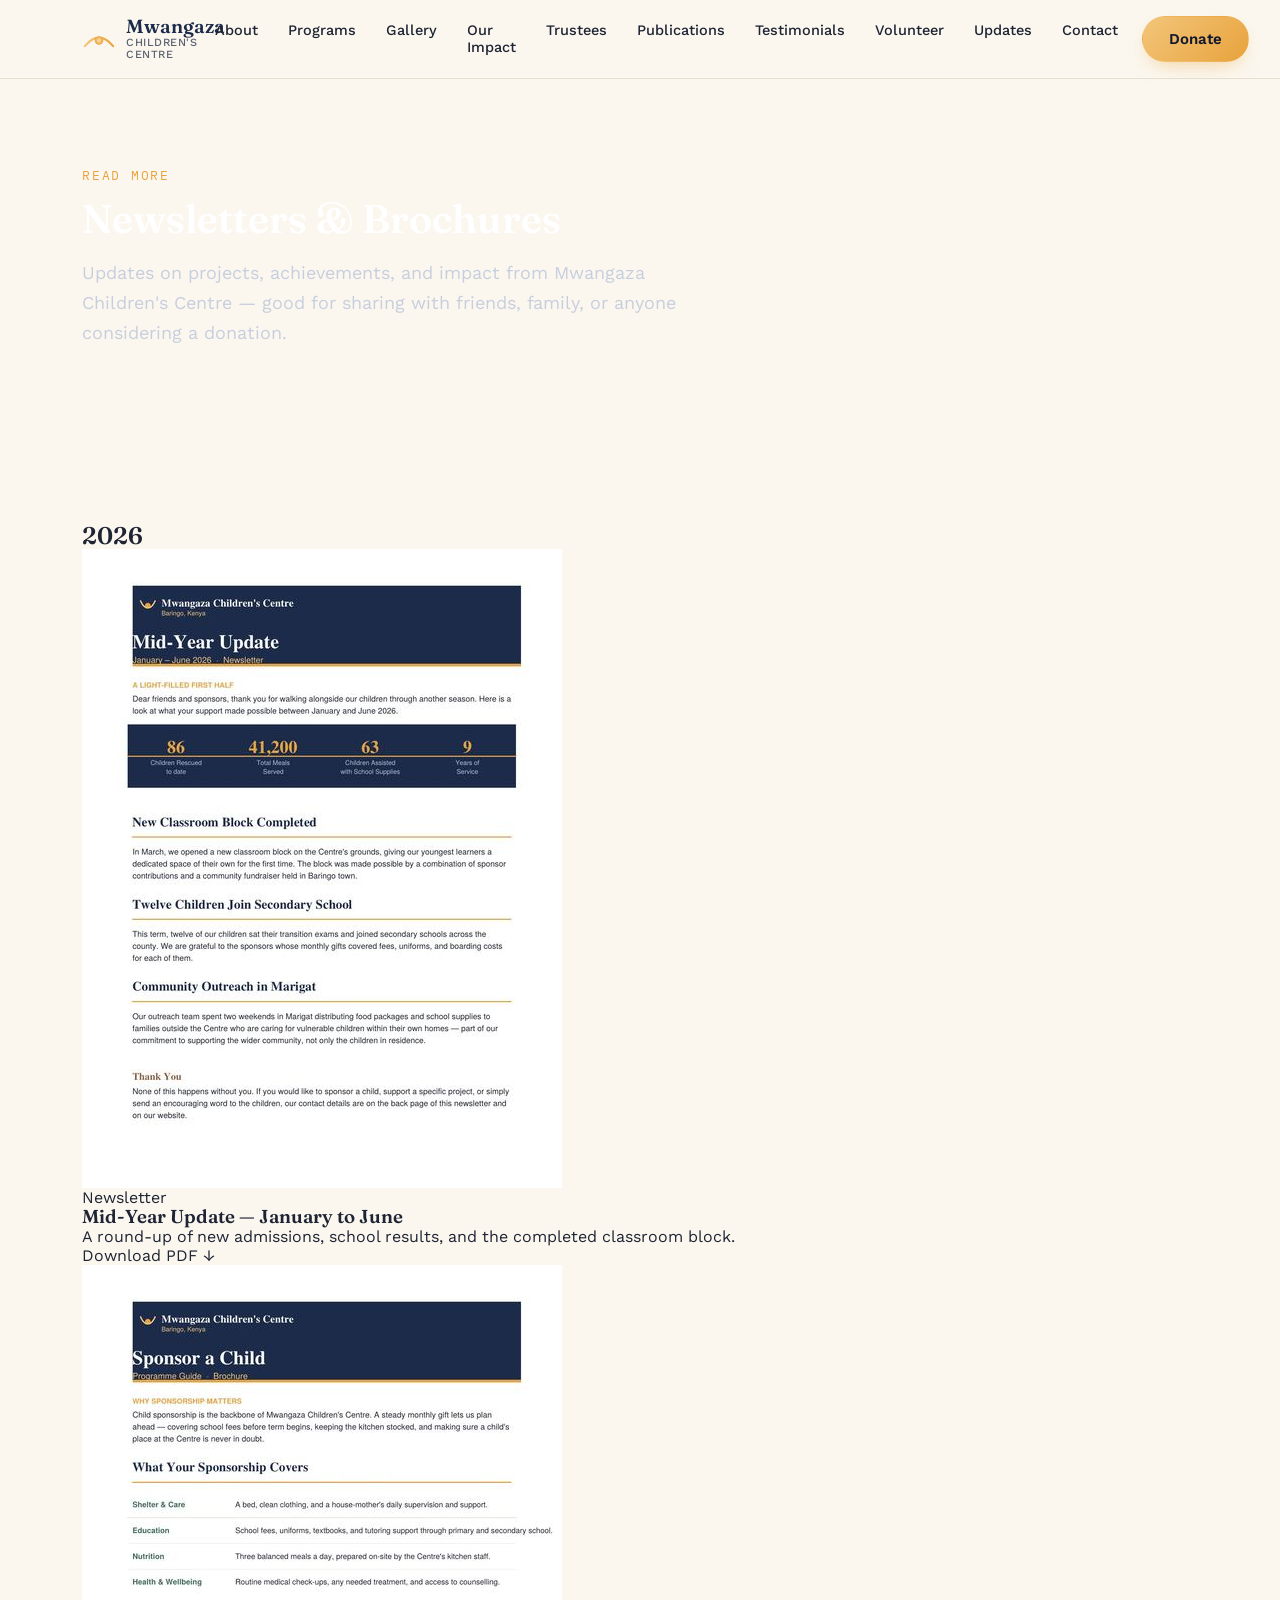
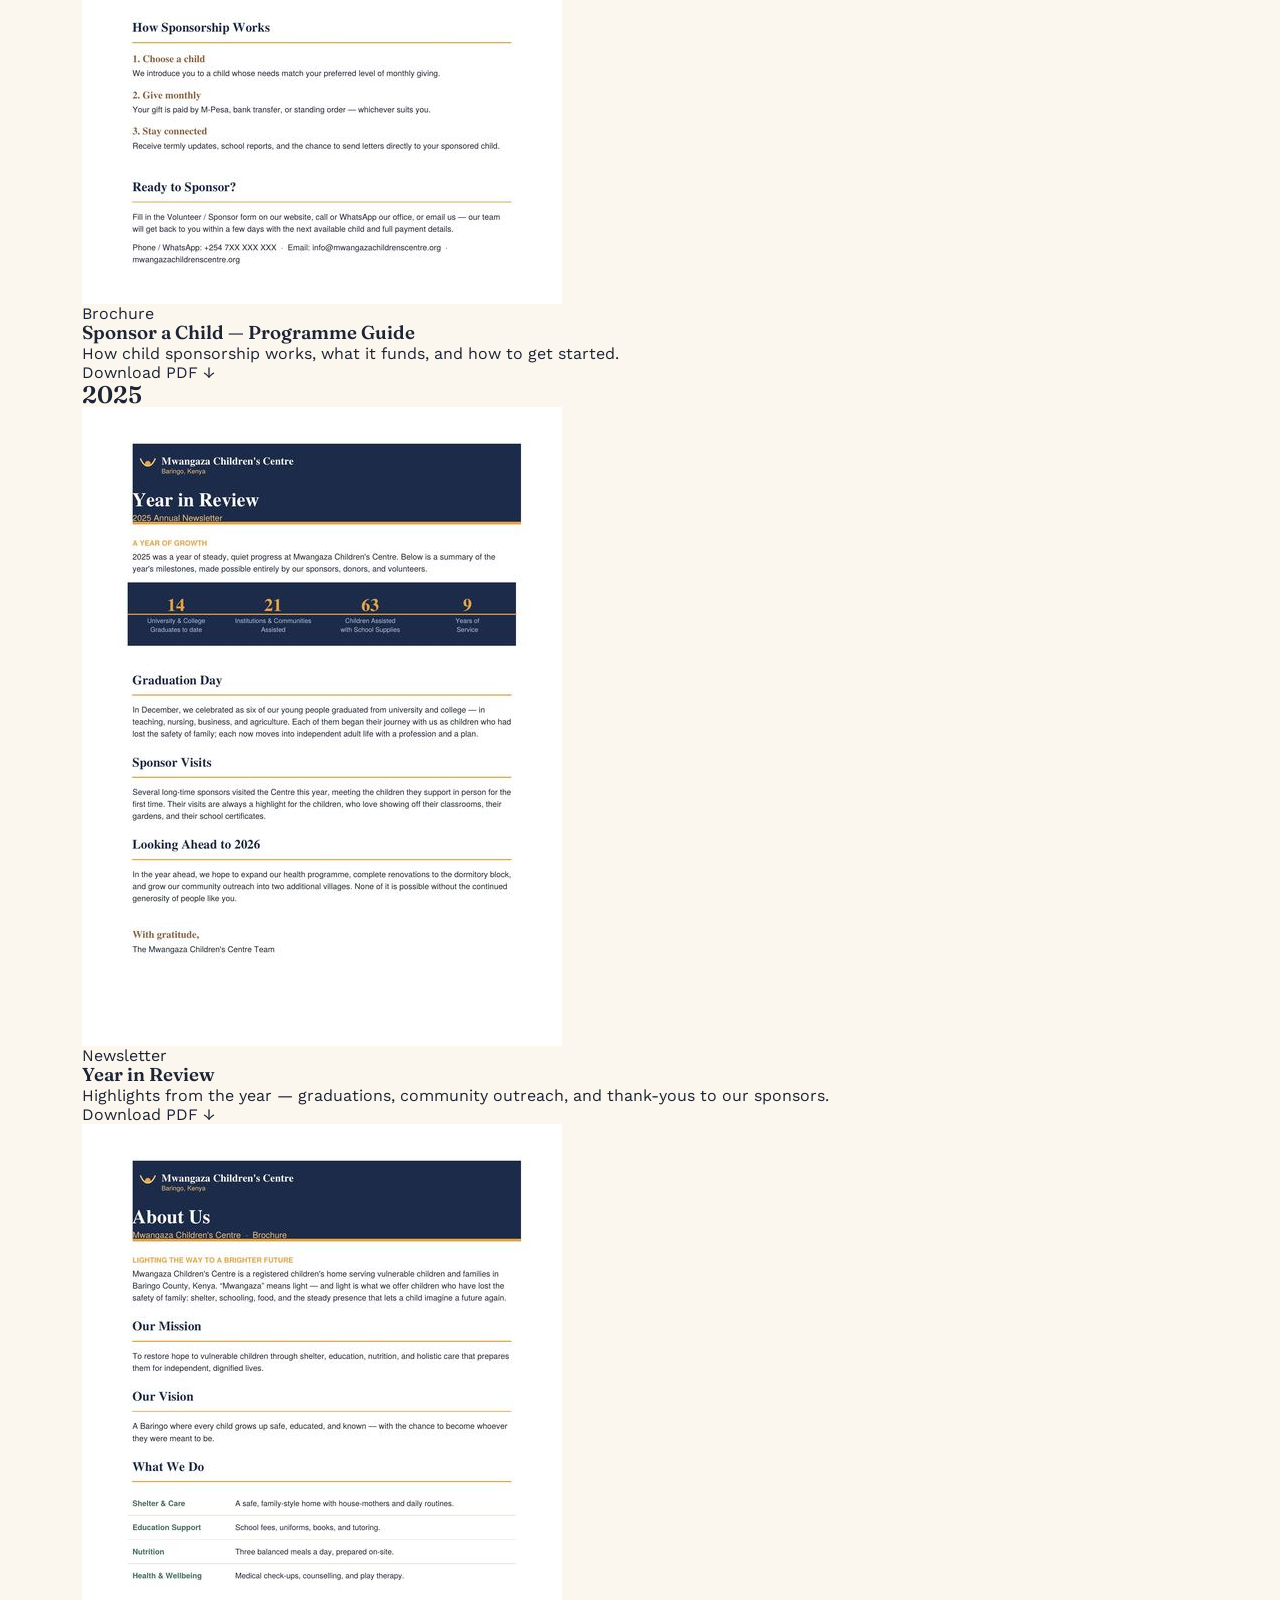
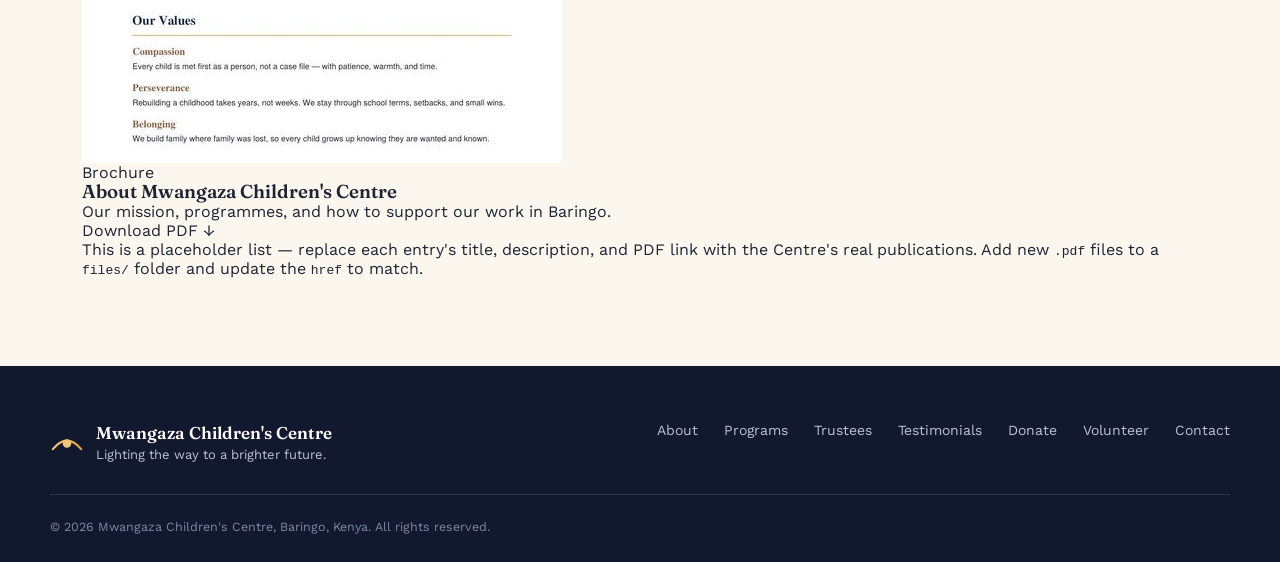
==== publications.html @ 6eee5676 "Added files for publications" ====
<!DOCTYPE html>
<html lang="en">
<head>
<meta charset="UTF-8">
<meta name="viewport" content="width=device-width, initial-scale=1.0">
<title>Publications — Mwangaza Children's Centre</title>
<meta name="description" content="Newsletters and brochures from Mwangaza Children's Centre, Baringo, Kenya — updates on projects, achievements, and impact.">
<link rel="preconnect" href="https://fonts.googleapis.com">
<link rel="preconnect" href="https://fonts.gstatic.com" crossorigin>
<link href="https://fonts.googleapis.com/css2?family=Fraunces:ital,opsz,wght@0,9..144,300;0,9..144,500;0,9..144,600;0,9..144,700;1,9..144,500&family=Work+Sans:wght@300;400;500;600;700&family=IBM+Plex+Mono:wght@400;500&display=swap" rel="stylesheet">
<link rel="stylesheet" href="css/styles.css">
</head>
<body>

<div class="dawn-progress" aria-hidden="true"></div>

<header class="site-header" id="site-header">
  <div class="header-inner">
    <a href="index.html" class="brand">
      <svg class="brand-mark" viewBox="0 0 48 48" aria-hidden="true">
        <path d="M4 34 Q24 10 44 34" stroke="url(#arc-grad)" stroke-width="3" fill="none" stroke-linecap="round"/>
        <circle cx="24" cy="26" r="6" fill="url(#sun-grad)"/>
        <defs>
          <linearGradient id="arc-grad" x1="0" y1="0" x2="1" y2="0">
            <stop offset="0" stop-color="#F3C57A"/>
            <stop offset="1" stop-color="#E8A33D"/>
          </linearGradient>
          <radialGradient id="sun-grad">
            <stop offset="0" stop-color="#FCE2AE"/>
            <stop offset="1" stop-color="#E8A33D"/>
          </radialGradient>
        </defs>
      </svg>
      <span class="brand-word">Mwangaza<span class="brand-sub">Children's Centre</span></span>
    </a>

    <nav class="main-nav" id="main-nav">
      <a href="index.html#about">About</a>
      <a href="index.html#programs">Programs</a>
      <a href="index.html#gallery">Gallery</a>
      <a href="index.html#impact">Our Impact</a>
      <a href="index.html#trustees">Trustees</a>
      <a href="publications.html">Publications</a>
      <a href="index.html#testimonials">Testimonials</a>
      <a href="index.html#volunteer">Volunteer</a>
      <a href="index.html#news">Updates</a>
      <a href="index.html#contact">Contact</a>
    </nav>

    <div class="header-actions">
      <a href="index.html#donate" class="btn btn-primary">Donate</a>
      <button class="nav-toggle" id="nav-toggle" aria-label="Open menu" aria-expanded="false">
        <span></span><span></span><span></span>
      </button>
    </div>
  </div>
</header>

<main>

  <!-- PAGE HEADER -->
  <section class="page-header">
    <div class="section-inner">
      <p class="eyebrow">Read more</p>
      <h1 class="light-heading">Newsletters &amp; Brochures</h1>
      <p class="lead-text light-text">Updates on projects, achievements, and impact from Mwangaza Children's Centre — good for sharing with friends, family, or anyone considering a donation.</p>
    </div>
  </section>

  <!-- PUBLICATIONS LIST -->
  <section class="pub-list-section">
    <div class="section-inner">

      <div class="pub-year-group">
        <h2 class="pub-year">2026</h2>
        <div class="pub-list">
          <article class="pub-item">
            <div class="pub-thumb"><img src="img/newsletter-2026-h1-cover.jpg" alt="Cover of the Mid-Year Update 2026 newsletter"></div>
            <div class="pub-info">
              <span class="pub-type">Newsletter</span>
              <h3>Mid-Year Update — January to June</h3>
              <p>A round-up of new admissions, school results, and the completed classroom block.</p>
              <a href="files/newsletter-2026-h1.pdf" class="pub-link" download>Download PDF ↓</a>
            </div>
          </article>

          <article class="pub-item">
            <div class="pub-thumb"><img src="img/brochure-sponsorship-cover.jpg" alt="Cover of the Sponsor a Child programme guide brochure"></div>
            <div class="pub-info">
              <span class="pub-type">Brochure</span>
              <h3>Sponsor a Child — Programme Guide</h3>
              <p>How child sponsorship works, what it funds, and how to get started.</p>
              <a href="files/brochure-sponsorship.pdf" class="pub-link" download>Download PDF ↓</a>
            </div>
          </article>
        </div>
      </div>

      <div class="pub-year-group">
        <h2 class="pub-year">2025</h2>
        <div class="pub-list">
          <article class="pub-item">
            <div class="pub-thumb"><img src="img/newsletter-2025-annual-cover.jpg" alt="Cover of the 2025 Year in Review newsletter"></div>
            <div class="pub-info">
              <span class="pub-type">Newsletter</span>
              <h3>Year in Review</h3>
              <p>Highlights from the year — graduations, community outreach, and thank-yous to our sponsors.</p>
              <a href="files/newsletter-2025-annual.pdf" class="pub-link" download>Download PDF ↓</a>
            </div>
          </article>

          <article class="pub-item">
            <div class="pub-thumb"><img src="img/brochure-about-us-cover.jpg" alt="Cover of the About Mwangaza Children's Centre brochure"></div>
            <div class="pub-info">
              <span class="pub-type">Brochure</span>
              <h3>About Mwangaza Children's Centre</h3>
              <p>Our mission, programmes, and how to support our work in Baringo.</p>
              <a href="files/brochure-about-us.pdf" class="pub-link" download>Download PDF ↓</a>
            </div>
          </article>
        </div>
      </div>

      <p class="pub-note">This is a placeholder list — replace each entry's title, description, and PDF link with the Centre's real publications. Add new <code>.pdf</code> files to a <code>files/</code> folder and update the <code>href</code> to match.</p>
    </div>
  </section>

</main>

<footer class="site-footer">
  <div class="footer-inner">
    <div class="footer-brand">
      <svg class="brand-mark" viewBox="0 0 48 48" aria-hidden="true">
        <path d="M4 34 Q24 10 44 34" stroke="url(#arc-grad-2)" stroke-width="3" fill="none" stroke-linecap="round"/>
        <circle cx="24" cy="26" r="6" fill="#F3C57A"/>
        <defs>
          <linearGradient id="arc-grad-2" x1="0" y1="0" x2="1" y2="0">
            <stop offset="0" stop-color="#F3C57A"/>
            <stop offset="1" stop-color="#E8A33D"/>
          </linearGradient>
        </defs>
      </svg>
      <div>
        <p class="footer-name">Mwangaza Children's Centre</p>
        <p class="footer-tag">Lighting the way to a brighter future.</p>
      </div>
    </div>
    <nav class="footer-nav">
      <a href="index.html#about">About</a>
      <a href="index.html#programs">Programs</a>
      <a href="index.html#trustees">Trustees</a>
      <a href="index.html#testimonials">Testimonials</a>
      <a href="index.html#donate">Donate</a>
      <a href="index.html#volunteer">Volunteer</a>
      <a href="index.html#contact">Contact</a>
    </nav>
  </div>
  <p class="footer-copy">© <span id="year"></span> Mwangaza Children's Centre, Baringo, Kenya. All rights reserved.</p>
</footer>

<script src="js/script.js"></script>
</body>
</html>
---- css/styles.css ----
/* ============================================
   MWANGAZA CHILDREN'S CENTRE — design tokens
   Palette: dusk-to-dawn over Lake Baringo
   ============================================ */
:root{
  --indigo-deep:   #1C2B4A;
  --indigo-night:  #12192E;
  --gold-glow:     #E8A33D;
  --gold-soft:     #F3C57A;
  --gold-pale:     #FCE2AE;
  --clay-earth:    #8B5E3C;
  --teal-acacia:   #3F6B5C;
  --cream:         #FBF7EF;
  --ink:           #1E2433;
  --ink-soft:      #5B6270;
  --line:          #E7E0D2;

  --font-display: 'Fraunces', serif;
  --font-body: 'Work Sans', sans-serif;
  --font-mono: 'IBM Plex Mono', monospace;

  --container: 1180px;
}

*,*::before,*::after{ box-sizing:border-box; }
html{ scroll-behavior:smooth; }
body{
  margin:0;
  font-family:var(--font-body);
  color:var(--ink);
  background:var(--cream);
  -webkit-font-smoothing:antialiased;
}
img,svg{ display:block; max-width:100%; }
a{ color:inherit; text-decoration:none; }
ul,ol{ margin:0; padding:0; list-style:none; }
h1,h2,h3,h4{ font-family:var(--font-display); font-weight:600; margin:0; line-height:1.08; }
p{ margin:0; }

@media (prefers-reduced-motion: reduce){
  html{ scroll-behavior:auto; }
  *{ animation-duration:0.001ms !important; animation-iteration-count:1 !important; transition-duration:0.001ms !important; }
}

.section-inner{
  max-width:var(--container);
  margin:0 auto;
  padding:88px 32px;
}
.section-narrow{ max-width:640px; }
@media (max-width:700px){
  .section-inner{ padding:64px 20px; }
}

.eyebrow{
  font-family:var(--font-mono);
  font-size:12.5px;
  letter-spacing:.14em;
  text-transform:uppercase;
  color:var(--gold-glow);
  margin-bottom:14px;
  display:block;
}
.eyebrow-dark{ color:var(--clay-earth); }

.lead-text{
  font-size:18px;
  line-height:1.65;
  color:var(--ink-soft);
  max-width:620px;
  margin-top:18px;
}
.lead-text.small{ font-size:16px; }
.light-text{ color:#C7CEDE; }

.btn{
  display:inline-flex;
  align-items:center;
  justify-content:center;
  padding:13px 26px;
  border-radius:100px;
  font-weight:600;
  font-size:15px;
  border:1.5px solid transparent;
  cursor:pointer;
  transition:transform .18s ease, box-shadow .18s ease, background .18s ease, color .18s ease;
}
.btn-primary{
  background:linear-gradient(135deg, var(--gold-soft), var(--gold-glow));
  color:var(--indigo-night);
  box-shadow:0 8px 20px -8px rgba(232,163,61,.55);
}
.btn-primary:hover{ transform:translateY(-2px); box-shadow:0 12px 24px -8px rgba(232,163,61,.65); }
.btn-ghost{
  border-color:rgba(255,255,255,.5);
  color:#fff;
}
.btn-ghost:hover{ background:rgba(255,255,255,.12); }

/* ============ dawn progress line ============ */
.dawn-progress{
  position:fixed; top:0; left:0; height:3px; width:0%;
  background:linear-gradient(90deg, var(--indigo-deep), var(--gold-glow));
  z-index:200; transition:width .1s linear;
}

/* ============ header ============ */
.site-header{
  position:sticky; top:0; z-index:100;
  background:rgba(251,247,239,.86);
  backdrop-filter:blur(10px);
  border-bottom:1px solid var(--line);
}
.header-inner{
  max-width:var(--container);
  margin:0 auto;
  padding:16px 32px;
  display:flex; align-items:center; justify-content:space-between; gap:24px;
}
.brand{ display:flex; align-items:center; gap:10px; }
.brand-mark{ width:34px; height:34px; flex-shrink:0; }
.brand-word{
  font-family:var(--font-display);
  font-weight:600;
  font-size:19px;
  color:var(--indigo-deep);
  line-height:1.1;
  display:flex; flex-direction:column;
}
.brand-sub{
  font-family:var(--font-body);
  font-weight:500;
  font-size:11px;
  letter-spacing:.05em;
  text-transform:uppercase;
  color:var(--ink-soft);
}
.main-nav{ display:flex; gap:30px; }
.main-nav a{
  font-size:14.5px; font-weight:500; color:var(--ink);
  position:relative; padding:4px 0;
}
.main-nav a::after{
  content:''; position:absolute; left:0; bottom:0; height:2px; width:0;
  background:var(--gold-glow); transition:width .2s ease;
}
.main-nav a:hover::after{ width:100%; }
.header-actions{ display:flex; align-items:center; gap:14px; }
.nav-toggle{
  display:none; flex-direction:column; justify-content:center; gap:5px;
  width:34px; height:34px; background:none; border:none; cursor:pointer; padding:0;
}
.nav-toggle span{ height:2px; width:100%; background:var(--indigo-deep); border-radius:2px; }

@media (max-width:880px){
  .main-nav{
    position:absolute; top:100%; left:0; right:0;
    flex-direction:column; gap:0;
    background:var(--cream);
    border-bottom:1px solid var(--line);
    max-height:0; overflow:hidden;
    transition:max-height .3s ease;
  }
  .main-nav.open{ max-height:420px; }
  .main-nav a{ padding:16px 24px; border-top:1px solid var(--line); }
  .nav-toggle{ display:flex; }
}

/* ============ hero ============ */
.hero{
  position:relative;
  min-height:88vh;
  display:flex; align-items:center;
  background:radial-gradient(120% 100% at 50% 0%, #2C3E63 0%, var(--indigo-deep) 45%, var(--indigo-night) 100%);
  overflow:hidden;
}
.hero-sky{ position:absolute; inset:0; }
.hero-sun{
  position:absolute;
  left:50%; top:38%;
  width:340px; height:340px;
  transform:translate(-50%,-50%);
  border-radius:50%;
  background:radial-gradient(circle, var(--gold-pale) 0%, var(--gold-glow) 55%, rgba(232,163,61,0) 75%);
  filter:blur(2px);
  animation:rise 3.2s ease-out;
}
@keyframes rise{
  from{ transform:translate(-50%,10%); opacity:0; }
  to{ transform:translate(-50%,-50%); opacity:1; }
}
.hero-horizon{
  position:absolute; left:0; right:0; bottom:-2px; width:100%; height:22vh; min-height:140px;
}
.hero-content{
  position:relative; z-index:2;
  max-width:var(--container);
  margin:0 auto;
  padding:0 32px;
  color:#fff;
}
.hero .eyebrow{ color:var(--gold-soft); }
.hero h1{
  font-size:clamp(38px, 6vw, 68px);
  font-weight:600;
  letter-spacing:-.01em;
  color:#fff;
}
.hero-lede{
  margin-top:22px;
  font-size:18px;
  line-height:1.65;
  color:#D7DCEA;
  max-width:520px;
}
.hero-actions{ display:flex; gap:16px; margin-top:34px; flex-wrap:wrap; }

.btn-outline{
  border-color:var(--indigo-deep);
  color:var(--indigo-deep);
  background:transparent;
}
.btn-outline:hover{ background:var(--indigo-deep); color:#fff; }

/* ============ about ============ */
.about h2{ font-size:clamp(30px,4vw,42px); max-width:640px; }
.mission-vision{
  margin-top:48px;
  display:grid;
  grid-template-columns:1fr 1fr;
  gap:24px;
}
.mv-card{
  background:#fff;
  border:1px solid var(--line);
  border-left:3px solid var(--teal-acacia);
  padding:26px 28px;
  border-radius:4px;
}
.mv-card h4{
  font-family:var(--font-mono); font-size:12px; letter-spacing:.08em; text-transform:uppercase;
  color:var(--clay-earth); margin:0;
}
.mv-card p{ margin-top:12px; color:var(--ink-soft); line-height:1.6; font-size:15px; }
@media (max-width:700px){ .mission-vision{ grid-template-columns:1fr; } }

.values-grid{
  margin-top:56px;
  display:grid;
  grid-template-columns:repeat(3,1fr);
  gap:1px;
  background:var(--line);
  border:1px solid var(--line);
}
.value-card{ background:var(--cream); padding:36px 30px; }
.value-mark{ font-family:var(--font-mono); color:var(--gold-glow); font-size:13px; }
.value-card h3{ font-size:22px; margin-top:14px; }
.value-card p{ margin-top:12px; color:var(--ink-soft); line-height:1.6; font-size:15px; }
@media (max-width:760px){ .values-grid{ grid-template-columns:1fr; } }

/* ============ programs ============ */
.programs{ background:#fff; }
.programs h2{ font-size:clamp(30px,4vw,42px); max-width:560px; margin-top:8px; }
.programs-grid{
  margin-top:56px;
  display:grid;
  grid-template-columns:repeat(4,1fr);
  gap:28px;
}
.program-card{
  border:1px solid var(--line);
  padding:30px 24px;
  border-radius:4px;
  transition:border-color .2s ease, transform .2s ease;
}
.program-card:hover{ border-color:var(--gold-glow); transform:translateY(-4px); }
.program-icon{ width:40px; height:40px; color:var(--teal-acacia); margin-bottom:20px; }
.program-card h3{ font-size:19px; }
.program-card p{ margin-top:10px; color:var(--ink-soft); font-size:14.5px; line-height:1.6; }
@media (max-width:960px){ .programs-grid{ grid-template-columns:1fr 1fr; } }
@media (max-width:560px){ .programs-grid{ grid-template-columns:1fr; } }

/* ============ gallery ============ */
.gallery h2{ font-size:clamp(30px,4vw,42px); }
.gallery-grid{
  margin-top:48px;
  display:grid;
  grid-template-columns:repeat(3,1fr);
  gap:16px;
}
.gallery-tile{
  margin:0; position:relative; aspect-ratio:4/3; border-radius:6px; overflow:hidden;
  display:flex; align-items:flex-end;
}
.gallery-tile figcaption{
  position:relative; z-index:2;
  padding:16px; color:#fff; font-size:13.5px; font-weight:500;
  background:linear-gradient(0deg, rgba(18,25,46,.65), transparent 70%);
  width:100%;
}
.tile-a{ background:linear-gradient(135deg,#3F6B5C,#1C2B4A); }
.tile-b{ background:linear-gradient(135deg,#E8A33D,#8B5E3C); }
.tile-c{ background:linear-gradient(135deg,#1C2B4A,#3F6B5C); }
.tile-d{ background:linear-gradient(135deg,#8B5E3C,#E8A33D); }
.tile-e{ background:linear-gradient(135deg,#3F6B5C,#F3C57A); }
.tile-f{ background:linear-gradient(135deg,#1C2B4A,#8B5E3C); }
@media (max-width:760px){ .gallery-grid{ grid-template-columns:1fr 1fr; } }

/* ============ impact stats ============ */
.impact-stats{
  background:radial-gradient(120% 140% at 50% 0%, #24365C 0%, var(--indigo-deep) 45%, var(--indigo-night) 100%);
  color:#fff;
}
.light-heading{ color:#fff; font-size:clamp(28px,4vw,40px); max-width:600px; margin-top:8px; }
.stats-row{
  margin-top:56px;
  display:grid;
  grid-template-columns:repeat(3,1fr);
  gap:0;
  border-top:1px solid rgba(255,255,255,.18);
}
.stat{
  padding:32px 24px 24px 0;
  border-bottom:2px solid var(--gold-glow);
}
.stat-num{
  font-family:var(--font-mono);
  font-size:clamp(30px,3.4vw,44px);
  font-weight:500;
  display:block;
  color:var(--gold-soft);
}
.stat-label{
  display:block; margin-top:10px; font-size:13.5px;
  letter-spacing:.03em; color:#B9C1D6;
  max-width:220px;
}
@media (max-width:760px){ .stats-row{ grid-template-columns:1fr 1fr; } }
@media (max-width:460px){ .stats-row{ grid-template-columns:1fr; } }

/* ============ trustees ============ */
.trustees{ background:#fff; }
.trustees h2{ font-size:clamp(30px,4vw,42px); }
.trustees-grid{
  margin-top:48px;
  display:grid;
  grid-template-columns:repeat(4,1fr);
  gap:24px;
}
.trustee-card{ text-align:center; }
.trustee-photo{
  aspect-ratio:1/1;
  border-radius:50%;
  background:linear-gradient(135deg, var(--teal-acacia), var(--indigo-deep));
  margin:0 auto 16px;
}
.trustee-card h4{ font-family:var(--font-body); font-weight:600; font-size:15px; margin:0; }
.trustee-role{ display:block; margin-top:4px; font-size:13px; color:var(--ink-soft); }
.trustees-note{ margin-top:32px; }
@media (max-width:760px){ .trustees-grid{ grid-template-columns:1fr 1fr; } }

/* ============ publications ============ */
.publications{ background:var(--cream); }
.publications-inner{
  display:grid;
  grid-template-columns:1.1fr 1fr;
  gap:48px;
  align-items:center;
}
.publications-visual{
  aspect-ratio:4/3;
  border-radius:6px;
  background:linear-gradient(135deg, var(--gold-soft), var(--clay-earth));
}
.publications h2{ font-size:clamp(28px,4vw,38px); }
@media (max-width:820px){
  .publications-inner{ grid-template-columns:1fr; }
  .publications-visual{ order:-1; }
}

/* ============ testimonials ============ */
.testimonials{ background:#fff; }
.testimonials h2{ font-size:clamp(30px,4vw,42px); }
.testimonials-grid{
  margin-top:48px;
  display:grid;
  grid-template-columns:1fr 1fr;
  gap:24px;
}
.testimonial-card{
  margin:0;
  background:var(--cream);
  border-left:3px solid var(--gold-glow);
  padding:28px 26px;
  border-radius:4px;
}
.testimonial-card p{ font-family:var(--font-display); font-size:18px; line-height:1.5; color:var(--ink); font-style:italic; }
.testimonial-card footer{ margin-top:16px; font-size:13.5px; color:var(--ink-soft); font-style:normal; }
.testimonials-link{ margin-top:36px; }
@media (max-width:700px){ .testimonials-grid{ grid-template-columns:1fr; } }

/* ============ donate ============ */
.donate h2{ font-size:clamp(30px,4vw,42px); }
.donate-grid{
  margin-top:48px;
  display:grid;
  grid-template-columns:repeat(3,1fr);
  gap:24px;
}
.donate-card{
  background:#fff;
  border:1px solid var(--line);
  border-top:3px solid var(--gold-glow);
  padding:30px 26px;
  border-radius:4px;
}
.donate-card h3{ font-size:19px; }
.donate-details{ margin-top:18px; }
.donate-details > div{ display:flex; justify-content:space-between; gap:12px; padding:10px 0; border-bottom:1px dashed var(--line); }
.donate-details dt{ color:var(--ink-soft); font-size:14px; }
.donate-details dd{ margin:0; font-family:var(--font-mono); font-size:14px; text-align:right; }
.donate-note{ margin-top:16px; font-size:14px; color:var(--ink-soft); line-height:1.6; }
.badge{
  display:inline-block; margin-top:16px; padding:6px 14px; border-radius:100px;
  background:var(--cream); border:1px solid var(--line);
  font-family:var(--font-mono); font-size:12px; color:var(--clay-earth);
}
@media (max-width:860px){ .donate-grid{ grid-template-columns:1fr; } }

/* ============ volunteer / form ============ */
.volunteer{ background:#fff; }
.volunteer h2{ font-size:clamp(28px,4vw,38px); }
.contact-form{ margin-top:40px; display:flex; flex-direction:column; gap:20px; }
.form-row{ display:flex; flex-direction:column; gap:8px; }
.form-row-split{ display:grid; grid-template-columns:1fr 1fr; gap:20px; }
@media (max-width:600px){ .form-row-split{ grid-template-columns:1fr; } }
label{ font-size:13.5px; font-weight:600; color:var(--ink); }
input, select, textarea{
  font-family:var(--font-body);
  font-size:15px;
  padding:13px 14px;
  border:1.5px solid var(--line);
  border-radius:4px;
  background:var(--cream);
  color:var(--ink);
  outline:none;
  transition:border-color .18s ease;
}
input:focus, select:focus, textarea:focus{ border-color:var(--gold-glow); }
.hidden-field{ position:absolute; left:-9999px; }
.contact-form .btn{ align-self:flex-start; margin-top:6px; }

/* ============ news ============ */
.news h2{ font-size:clamp(30px,4vw,42px); }
.news-grid{ margin-top:48px; display:grid; grid-template-columns:repeat(3,1fr); gap:26px; }
.news-card{ border-top:1px solid var(--line); padding-top:20px; }
.news-date{ font-family:var(--font-mono); font-size:12px; color:var(--gold-glow); letter-spacing:.05em; text-transform:uppercase; }
.news-card h3{ font-size:19px; margin-top:12px; }
.news-card p{ margin-top:10px; color:var(--ink-soft); font-size:14.5px; line-height:1.6; }
@media (max-width:860px){ .news-grid{ grid-template-columns:1fr; } }

/* ============ contact ============ */
.contact{
  background:radial-gradient(120% 140% at 50% 100%, #24365C 0%, var(--indigo-deep) 45%, var(--indigo-night) 100%);
  color:#fff;
}
.contact-grid{
  margin-top:48px;
  display:grid;
  grid-template-columns:1fr 1fr;
  gap:40px;
}
.contact-info{ display:grid; grid-template-columns:1fr 1fr; gap:32px; }
.contact-item h4{
  font-family:var(--font-mono); font-size:12px; letter-spacing:.08em; text-transform:uppercase;
  color:var(--gold-soft); font-weight:500; margin:0;
}
.contact-item p{ margin-top:10px; line-height:1.6; color:#D7DCEA; font-size:15px; }
.contact-item a:hover{ color:var(--gold-soft); }
.contact-map{ border-radius:6px; overflow:hidden; border:1px solid rgba(255,255,255,.15); min-height:260px; }
.contact-map iframe{ width:100%; height:100%; min-height:260px; border:0; }
@media (max-width:860px){
  .contact-grid{ grid-template-columns:1fr; }
  .contact-info{ grid-template-columns:1fr 1fr; }
}

/* ============ footer ============ */
.site-footer{ background:var(--indigo-night); color:#B9C1D6; padding:56px 32px 28px; }
.footer-inner{
  max-width:var(--container); margin:0 auto;
  display:flex; justify-content:space-between; align-items:flex-start; flex-wrap:wrap; gap:32px;
  padding-bottom:32px; border-bottom:1px solid rgba(255,255,255,.12);
}
.footer-brand{ display:flex; align-items:center; gap:12px; }
.footer-name{ color:#fff; font-family:var(--font-display); font-weight:600; font-size:17px; }
.footer-tag{ font-size:13px; margin-top:4px; }
.footer-nav{ display:flex; gap:26px; flex-wrap:wrap; }
.footer-nav a{ font-size:14px; }
.footer-nav a:hover{ color:var(--gold-soft); }
.footer-copy{ max-width:var(--container); margin:24px auto 0; font-size:12.5px; color:#7C87A0; }

/* ============ reveal-on-scroll ============ */
.reveal{ opacity:0; transform:translateY(24px); transition:opacity .7s ease, transform .7s ease; }
.reveal.is-visible{ opacity:1; transform:translateY(0); }
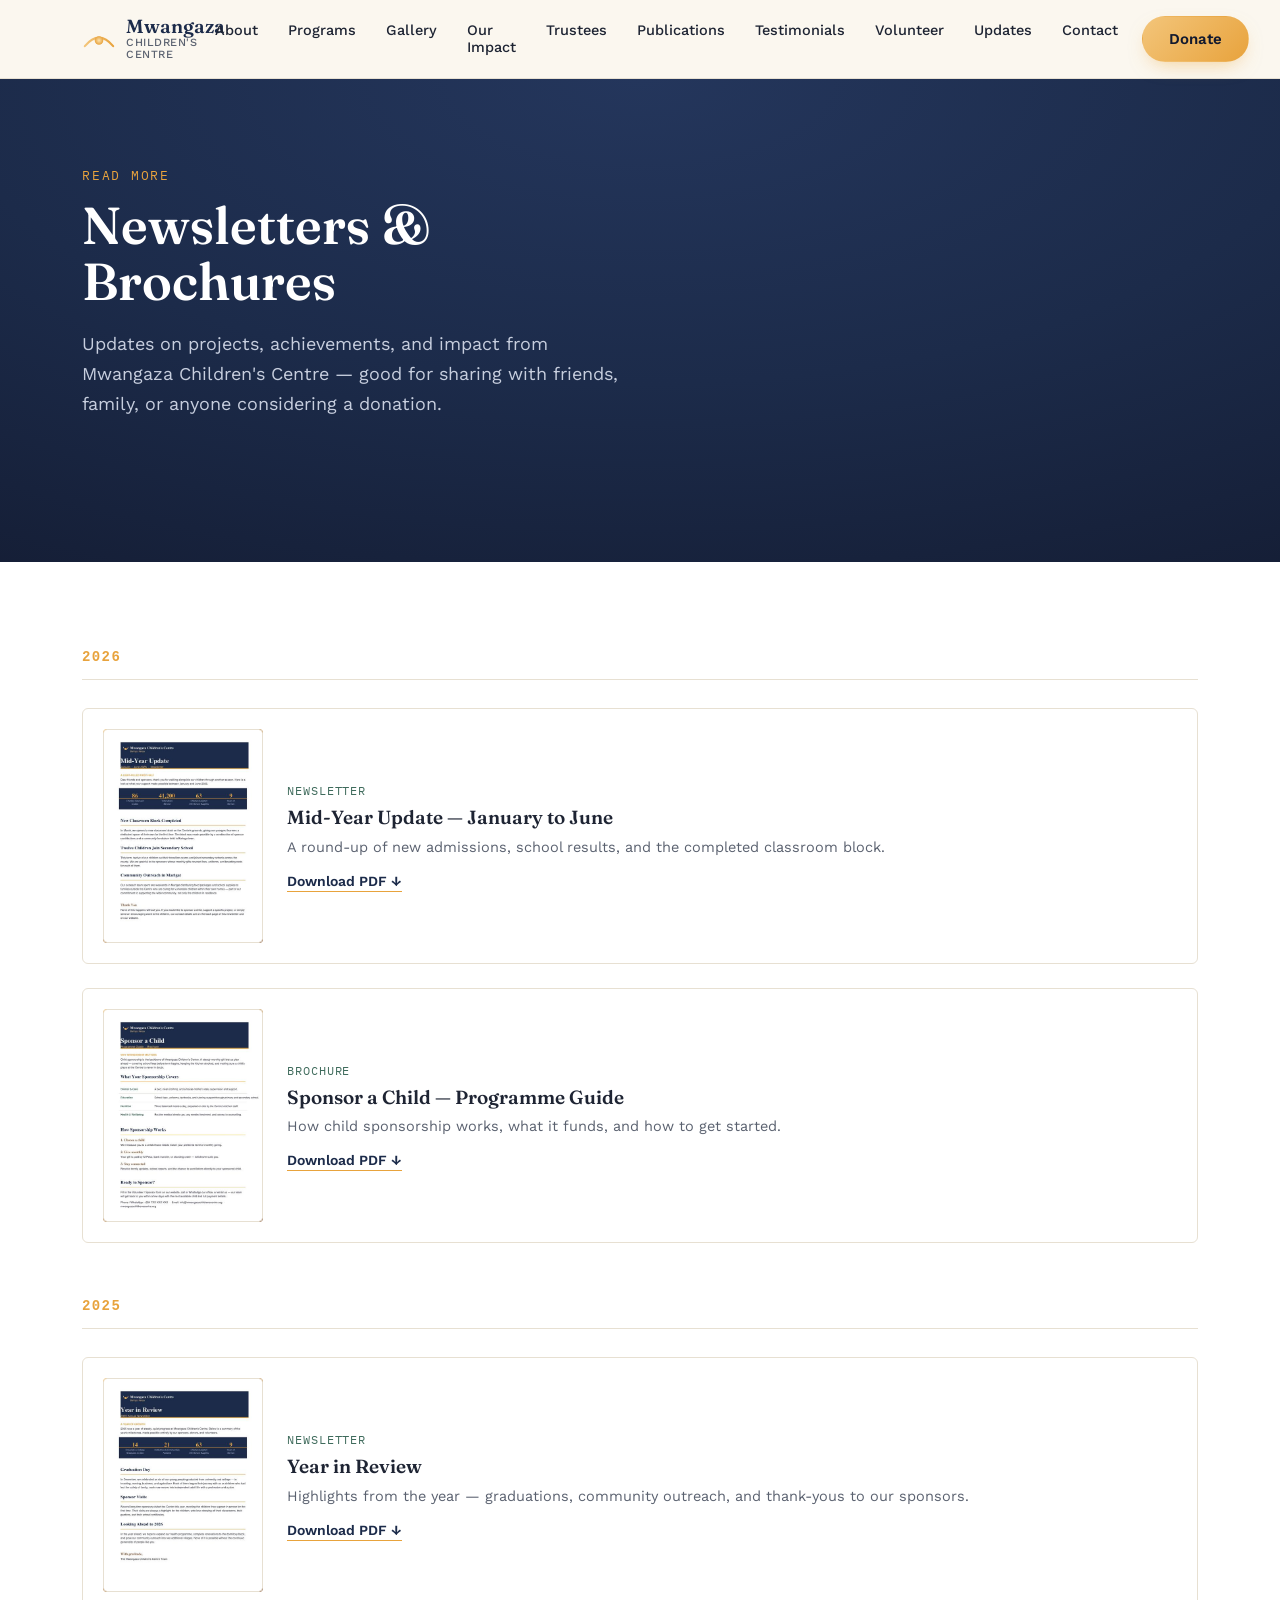
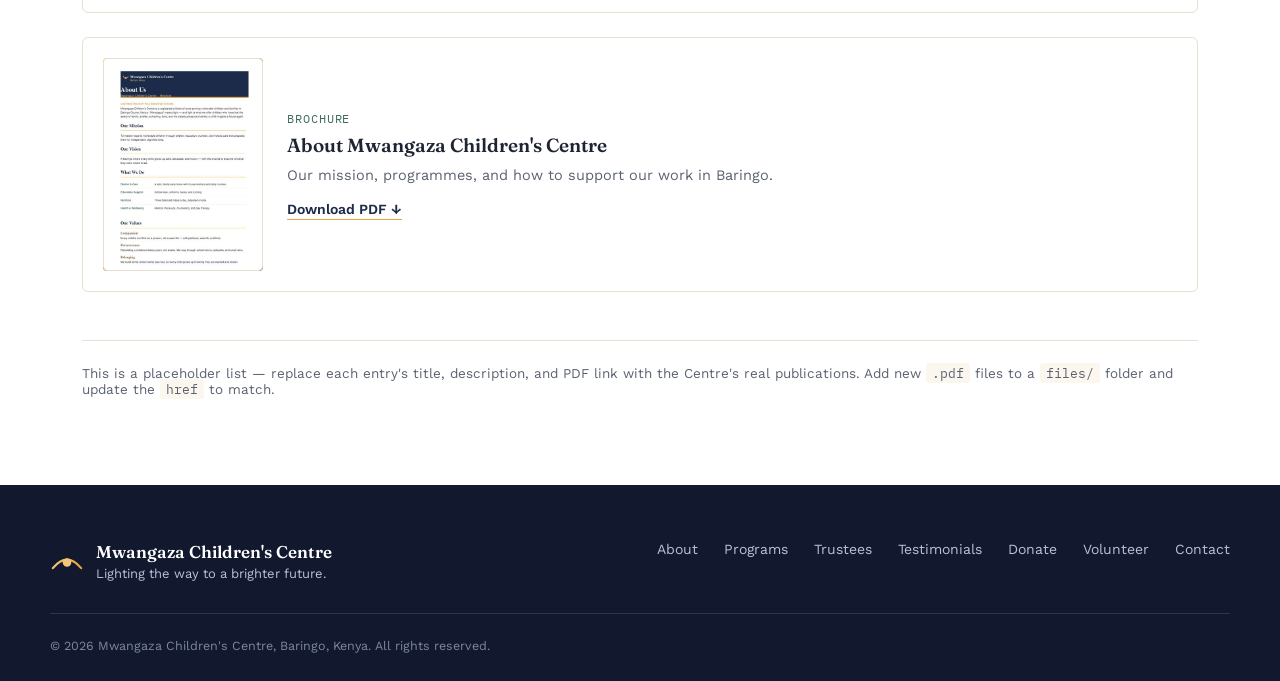
==== commit b2c5acef: "Logo fixed" ====
--- a/publications.html
+++ b/publications.html
@@ -1,6 +1,11 @@
 <!DOCTYPE html>
 <html lang="en">
 <head>
+<link rel="icon" type="image/svg+xml" href="img/favicon.svg">
+<link rel="icon" type="image/png" sizes="32x32" href="img/favicon-32.png">
+<link rel="icon" type="image/png" sizes="16x16" href="img/favicon-16.png">
+<link rel="icon" href="img/favicon.ico" sizes="any">
+<link rel="apple-touch-icon" href="img/apple-touch-icon.png">  
 <meta charset="UTF-8">
 <meta name="viewport" content="width=device-width, initial-scale=1.0">
 <title>Publications — Mwangaza Children's Centre</title>
--- a/css/styles.css
+++ b/css/styles.css
@@ -292,6 +292,15 @@
   margin:0; position:relative; aspect-ratio:4/3; border-radius:6px; overflow:hidden;
   display:flex; align-items:flex-end;
 }
+.gallery-tile img{
+  position:absolute;
+  inset:0;
+  width:100%;
+  height:100%;
+  object-fit:cover;
+  object-position:center;
+  z-index:1;
+}
 .gallery-tile figcaption{
   position:relative; z-index:2;
   padding:16px; color:#fff; font-size:13.5px; font-weight:500;
@@ -348,11 +357,17 @@
   gap:24px;
 }
 .trustee-card{ text-align:center; }
-.trustee-photo{
+.trustee-card img{
+  width:140px;
+  height:140px;
   aspect-ratio:1/1;
   border-radius:50%;
+  overflow:hidden;
+  object-fit:cover;
+  object-position:center top;
+  display:block;
+  margin:0 auto 16px;
   background:linear-gradient(135deg, var(--teal-acacia), var(--indigo-deep));
-  margin:0 auto 16px;
 }
 .trustee-card h4{ font-family:var(--font-body); font-weight:600; font-size:15px; margin:0; }
 .trustee-role{ display:block; margin-top:4px; font-size:13px; color:var(--ink-soft); }
@@ -370,7 +385,15 @@
 .publications-visual{
   aspect-ratio:4/3;
   border-radius:6px;
+  overflow:hidden;
   background:linear-gradient(135deg, var(--gold-soft), var(--clay-earth));
+}
+.publications-visual img{
+  width:100%;
+  height:100%;
+  object-fit:cover;
+  object-position:center;
+  display:block;
 }
 .publications h2{ font-size:clamp(28px,4vw,38px); }
 @media (max-width:820px){
@@ -398,6 +421,89 @@
 .testimonial-card footer{ margin-top:16px; font-size:13.5px; color:var(--ink-soft); font-style:normal; }
 .testimonials-link{ margin-top:36px; }
 @media (max-width:700px){ .testimonials-grid{ grid-template-columns:1fr; } }
+
+/* ============ publications page ============ */
+.page-header{
+  background:radial-gradient(120% 140% at 50% 0%, #24365C 0%, var(--indigo-deep) 45%, var(--indigo-night) 100%);
+  color:#fff;
+  padding-bottom:56px;
+}
+.page-header h1{ font-size:clamp(32px,5vw,52px); margin-top:8px; }
+.page-header .lead-text{ margin-top:20px; max-width:560px; }
+
+.pub-list-section{ background:#fff; }
+.pub-year-group + .pub-year-group{ margin-top:56px; }
+.pub-year{
+  font-family:var(--font-mono);
+  font-size:14px;
+  letter-spacing:.1em;
+  color:var(--gold-glow);
+  border-bottom:1px solid var(--line);
+  padding-bottom:14px;
+  margin-bottom:28px;
+}
+.pub-list{ display:grid; gap:24px; }
+.pub-item{
+  display:grid;
+  grid-template-columns:160px 1fr;
+  gap:24px;
+  border:1px solid var(--line);
+  border-radius:6px;
+  padding:20px;
+  align-items:center;
+}
+.pub-thumb{
+  aspect-ratio:3/4;
+  border-radius:4px;
+  overflow:hidden;
+  background:linear-gradient(135deg, var(--gold-soft), var(--clay-earth));
+}
+.pub-thumb img{
+  width:100%;
+  height:100%;
+  object-fit:cover;
+  object-position:top center;
+  display:block;
+  border:1px solid var(--line);
+  border-radius:4px;
+}
+.pub-type{
+  font-family:var(--font-mono);
+  font-size:11.5px;
+  letter-spacing:.08em;
+  text-transform:uppercase;
+  color:var(--teal-acacia);
+}
+.pub-info h3{ font-size:19px; margin-top:8px; }
+.pub-info p{ margin-top:8px; color:var(--ink-soft); font-size:14.5px; line-height:1.6; }
+.pub-link{
+  display:inline-block;
+  margin-top:14px;
+  font-weight:600;
+  font-size:14px;
+  color:var(--indigo-deep);
+  border-bottom:1.5px solid var(--gold-glow);
+  padding-bottom:2px;
+}
+.pub-link:hover{ color:var(--gold-glow); }
+.pub-note{
+  margin-top:48px;
+  font-size:13.5px;
+  color:var(--ink-soft);
+  border-top:1px solid var(--line);
+  padding-top:24px;
+}
+.pub-note code{
+  background:var(--cream);
+  padding:2px 6px;
+  border-radius:3px;
+  font-family:var(--font-mono);
+  font-size:12.5px;
+}
+@media (max-width:560px){
+  .pub-item{ grid-template-columns:1fr; }
+  .pub-thumb{ aspect-ratio:16/9; }
+}
 
 /* ============ donate ============ */
 .donate h2{ font-size:clamp(30px,4vw,42px); }
